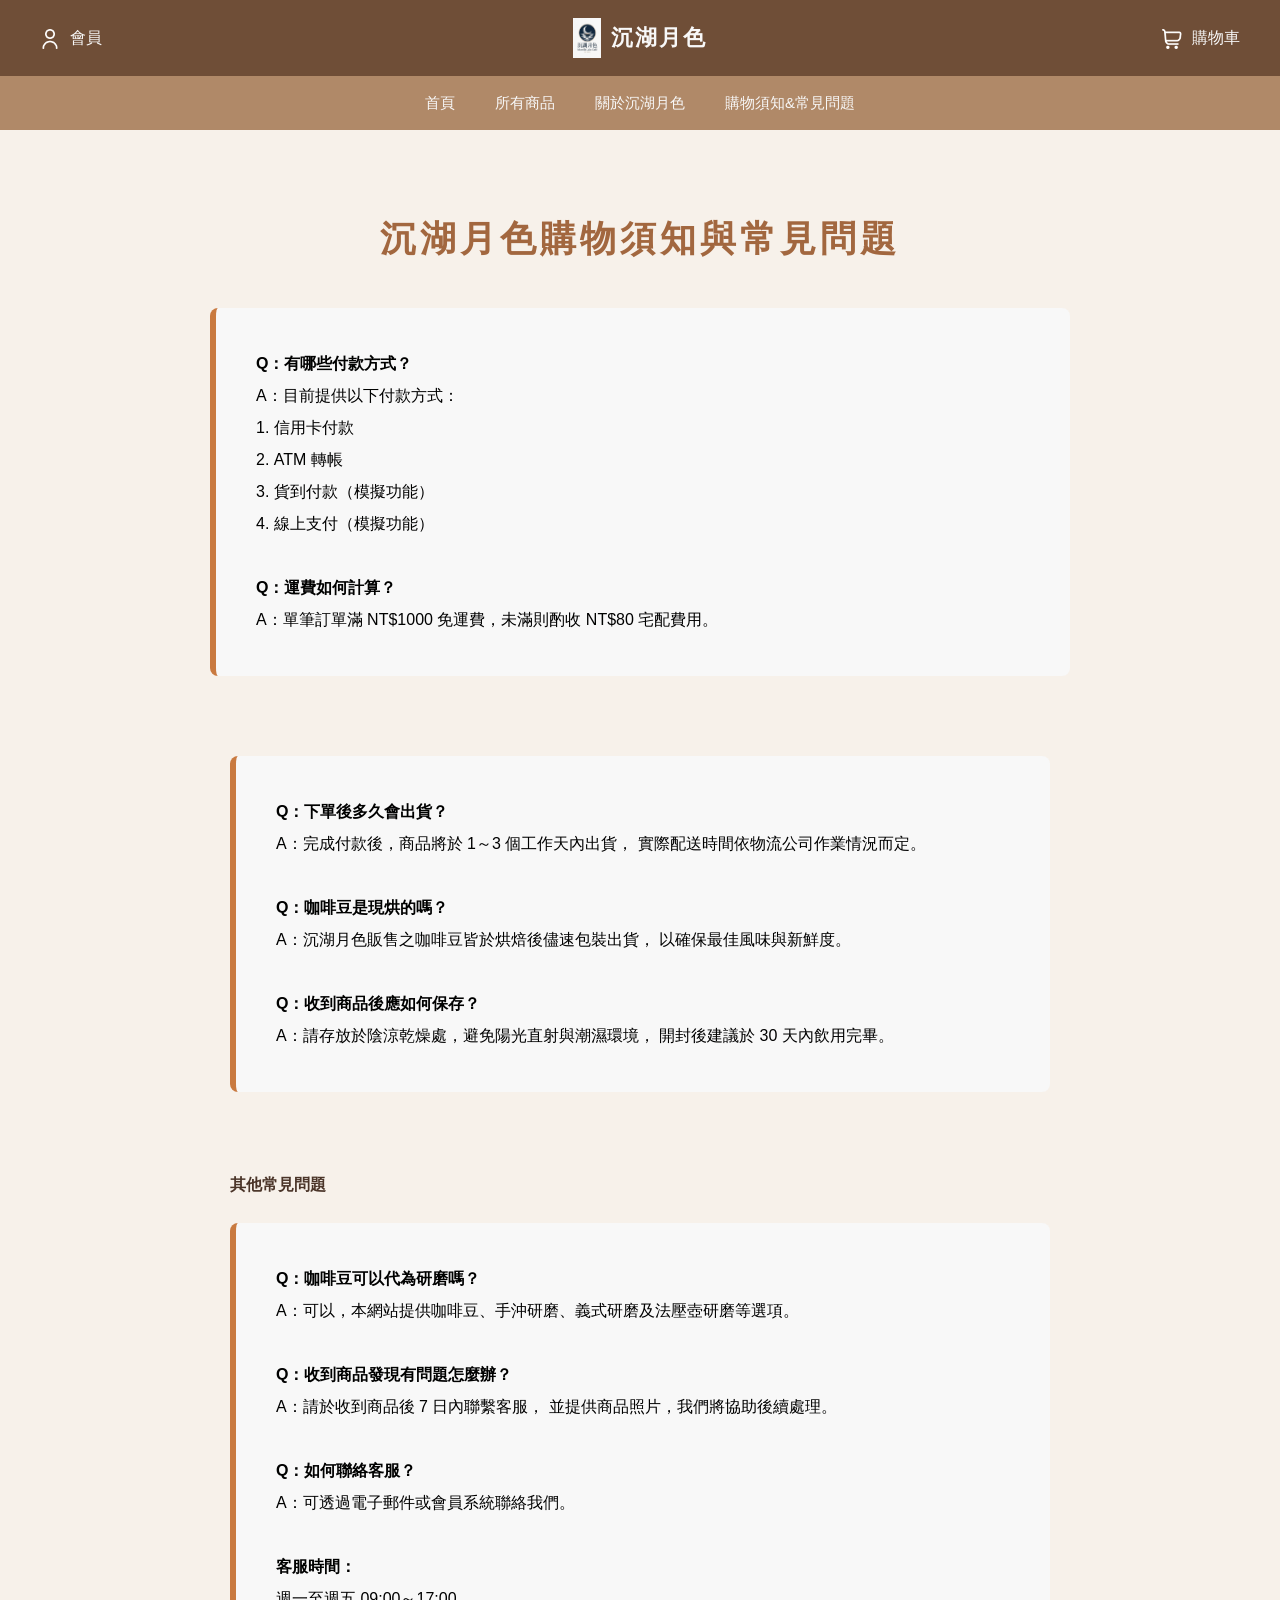
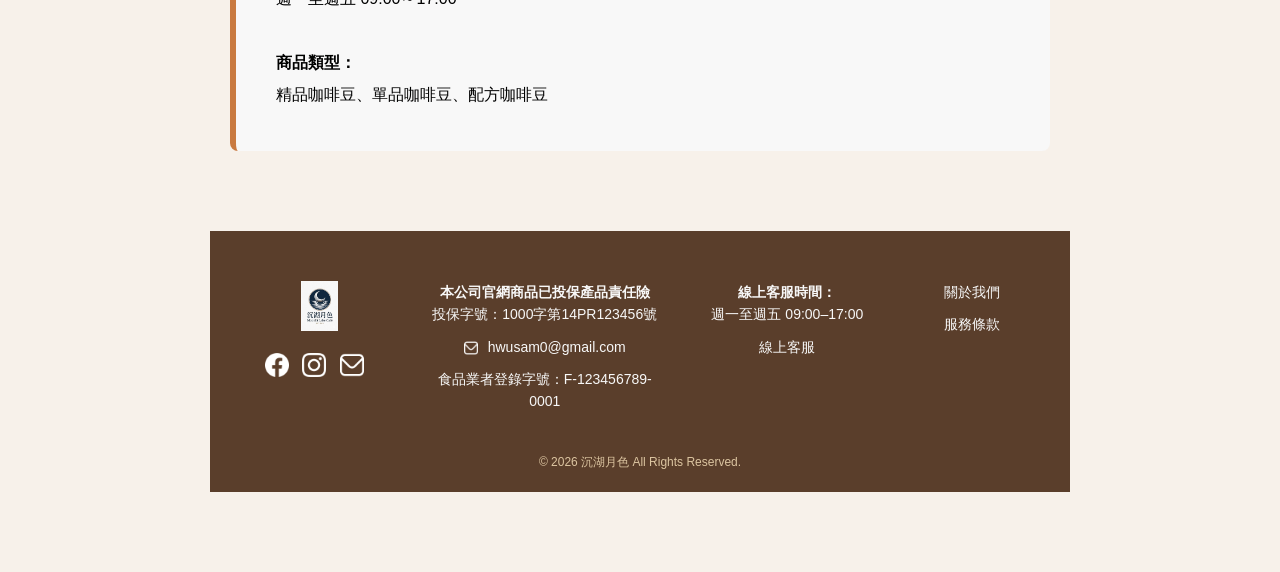
==== remind.html @ d940fe2b "Add files via upload" ====
<!DOCTYPE html>
<html lang="en">
<head>
    <meta charset="UTF-8">
    <meta name="viewport" content="width=device-width, initial-scale=1.0">
    <title>訂購須知｜沉湖月色</title>
    <link rel="stylesheet" href="assets/css/style.css">
</head>
<body>
    <header class="navbar">
        <div class="nav-left">
          <a href="member.html" class="member">
            <img src="assets/img/icon/user.png" class="nav-icon">
            <span id="memberText">會員</span>
          </a>
        </div>
        
        <div class="nav-center logo">
            <img src="assets/img/logo.jpg" alt="沉湖月色 Logo" class="site-logo">
            <span class="site-name">沉湖月色</span>
          </div>
        
        <div class="nav-right">
            <a href="cart.html" class="cart">
                <img src="assets/img/icon/shopping-cart.png" class="nav-icon">
                購物車
              </a>
        </div>
    </header>

    <nav class="sub-nav">
        <a href="index.html">首頁</a>
        <a href="products.html">所有商品</a>
        <a href="about.html">關於沉湖月色</a>
        <a href="remind.html">購物須知&常見問題</a>
    </nav>

    <section class="page">

      <h2 class="title">
          沉湖月色購物須知與常見問題
      </h2>
  
      <p class="text">
  
          <b>Q：有哪些付款方式？</b><br>
  
          A：目前提供以下付款方式：<br>
  
          1. 信用卡付款<br>
          2. ATM 轉帳<br>
          3. 貨到付款（模擬功能）<br>
          4. 線上支付（模擬功能）<br>
  
          <br>
  
          <b>Q：運費如何計算？</b><br>
  
          A：單筆訂單滿 NT$1000 免運費，未滿則酌收 NT$80 宅配費用。
  
      </p>
  
      <section class="page">

        <p class="text">
    
            <b>Q：下單後多久會出貨？</b><br>
    
            A：完成付款後，商品將於 1～3 個工作天內出貨，
            實際配送時間依物流公司作業情況而定。
    
            <br><br>
    
            <b>Q：咖啡豆是現烘的嗎？</b><br>
    
            A：沉湖月色販售之咖啡豆皆於烘焙後儘速包裝出貨，
            以確保最佳風味與新鮮度。
    
            <br><br>
    
            <b>Q：收到商品後應如何保存？</b><br>
    
            A：請存放於陰涼乾燥處，避免陽光直射與潮濕環境，
            開封後建議於 30 天內飲用完畢。
    
        </p>
    
    </section>

    <section class="page">

      <b>其他常見問題</b>
  
      <br><br>
  
      <p class="text">
  
          <b>Q：咖啡豆可以代為研磨嗎？</b><br>
  
          A：可以，本網站提供咖啡豆、手沖研磨、義式研磨及法壓壺研磨等選項。
  
          <br><br>
  
          <b>Q：收到商品發現有問題怎麼辦？</b><br>
  
          A：請於收到商品後 7 日內聯繫客服，
          並提供商品照片，我們將協助後續處理。
  
          <br><br>
  
          <b>Q：如何聯絡客服？</b><br>
  
          A：可透過電子郵件或會員系統聯絡我們。
  
          <br><br>
  
          <b>客服時間：</b><br>
  
          週一至週五 09:00～17:00
  
          <br><br>
  
          <b>商品類型：</b><br>
  
          精品咖啡豆、單品咖啡豆、配方咖啡豆
  
      </p>
  
  </section>

    <footer class="footer footer-advanced">
        <div class="footer-container">
          <!--Logo社群-->
          <div class="footer-col">
            <img src="assets/img/logo.jpg" alt="沉湖月色 Logo" class="footer-logo">
      
            <div class="footer-social">
              <a href="https://www.facebook.com/profile.php?id=61590903743438&locale=zh_TW"><img src="assets/img/icon/facebook.png"></a>
              <a href="https://www.instagram.com/mumble_endless/"><img src="assets/img/icon/instagram.png"></a>
              <a href="mailto:hwusam0@gmail.com"><img src="assets/img/icon/envelope.png"></a>
            </div>
          </div>
          <!--公司資訊-->
          <div class="footer-col">
            <p>
              <b>本公司官網商品已投保產品責任險</b><br>
              投保字號：1000字第14PR123456號
            </p>
    
            <p>
              <img src="assets/img/icon/envelope.png" class="footer-icon">
              hwusam0@gmail.com
            </p>
      
            <p>
              食品業者登錄字號：F-123456789-0001
            </p>
          </div>
      
          <!--客服資訊-->
          <div class="footer-col">
            <p><b>線上客服時間：</b><br>週一至週五 09:00–17:00</p>
            <a href="mailto:hwusam0@gmail.com"><p>線上客服</p></a>
          </div>
      
          <!--網站連結-->
          <div class="footer-col">
            <a href="aboutus.html">關於我們</a>
            <a href="service.html">服務條款</a>
          </div>
      
        </div>
      
        <div class="footer-bottom">
          © 2026 沉湖月色 All Rights Reserved.
        </div>
      </footer>

</body>
</html>
---- assets/css/style.css ----
* {
  box-sizing: border-box;
  margin: 0;
  padding: 0;
}

body {
  font-family: "Noto Sans TC", Arial, sans-serif;
  line-height: 1.6;
  background-color: #F7F1EA;
  color: #4A3428;
}

a {
  text-decoration: none;
  color: #6F4E37;
}

a:hover {
  color: #C97A40;
}


.logo {
  display: flex;
  align-items: center;
  justify-content: center;
  gap: 10px;
}

.site-logo {
  height: 40px;
}

.site-name {
  font-size: 22px;
  font-weight: bold;
  letter-spacing: 2px;
}

.nav-icon {
  height: 20px;
  margin-right: 6px;
  vertical-align: middle;
}


/*導覽列nav(header)*/
.navbar {
  display: flex;
  justify-content: space-between;
  align-items: center;
  padding: 18px 40px;
  background-color: #6F4E37;
  color: #F8F8F8;
}

.navbar a {
  color: #F8F8F8;
}

.nav-left,
.nav-right {
  width: 20%;
}

.nav-right{
  text-align: right;
}

.nav-center {
  width: 60%;
  text-align: center;
  font-size: 22px;
  font-weight: bold;
}

/*次導覽列*/
.sub-nav {
  display: flex;
  justify-content: center;
  gap: 40px;
  padding: 15px 0;
  background-color: #B08968;
}

.sub-nav a {
  color: #F8F8F8;
  font-size: 15px;
}

.sub-nav a:hover {
  color: #DE541E;
}

/*主視覺*/
.hero {
  height: 400px;
  background-color: #6F4E37;
  color: #F8F8F8;
  display: flex;
  justify-content: center;
  align-items: center;
  position: relative;
}

.slideshow-container {
  max-height: 400px;
  position: relative;
  margin: auto;
  overflow: hidden;
}

.slideshow-container img {
  width: auto;
  height: 400px;
  object-fit: cover;
}

/* Slides */
.mySlides {
  display: none;
}

/* 淡入動畫 */
.fade {
  animation: fade 1.5s;
}

@keyframes fade {
  from { opacity: 0.4; }
  to { opacity: 1; }
}

/* 左右按鈕 */
.prev, .next {
  position: absolute;
  top: 50%;
  padding: 12px;
  color: white;
  font-size: 28px;
  cursor: pointer;
  user-select: none;
  background: rgba(0,0,0,0.4);
  border-radius: 3px;
  transform: translateY(-50%);
}

.next {
  right: 0;
}

.prev:hover, .next:hover {
  background: rgba(0,0,0,0.8);
}

/* 圓點 */
.dots {
  position: absolute;
  bottom: 15px;
  width: 100%;
  text-align: center;
}

.dot {
  position: relative;
  height: 10px;
  width: 10px;
  margin: 0px 2px;
  border-radius: 50%;
  background-color: #bbb;
  display: inline-block;
  transition: background-color 0.6s ease;
}

.dot.active {
  background-color: #717171;
}

/*主打商品*/
.featured {
  display: flex;
  justify-content: center;
  gap: 30px;
  margin: 60px auto;
}

.product-card {
  width: 250px;
  text-align: center;
}

.product-img {
  width: 100%;
  height: 180px;
  overflow: hidden;
  border-radius: 10px;
}

.product-img img {
  width: 100%;
  height: 100%;
  object-fit: cover;
}

/*按鈕*/
.to-products {
  text-align: center;
  margin-bottom: 80px;
}

.btn {
  display: inline-block;
  padding: 12px 24px;
  background-color: #A2673F;
  color: #F8F8F8;
  border-radius: 40px;
  font-size: 13px;
}

.btn:hover {
  background-color: #C97A40;
}

.popup-btn {/*彈出式廣告按鈕*/
  display: inline-block;
  margin-top: 20px;
  padding: 12px 28px;
  background-color: #A2673F;
  color: #F8F8F8;
  border-radius: 24px;
  font-size: 15px;
  letter-spacing: 10px;
  transition: background-color 0.3s;
}

.popup-btn:hover {
  background-color: #C97A40;
}

/*footer*/
.footer {
  background-color: #5A3E2B;
  color: #F8F8F8;
  padding: 30px 0;
  text-align: center;
  font-size: 14px;
}

.footer-advanced {
  background-color: #5A3E2B;
  color: #F8F8F8;
  padding: 50px 40px 20px;
  font-size: 14px;
}

.footer-container {
  display: grid;
  grid-template-columns: 1.2fr 2fr 1.5fr 1fr;
  gap: 40px;
  max-width: 1200px;
  margin: auto;
}

.footer-col p,
.footer-col a {
  margin-bottom: 10px;
  line-height: 1.6;
  color: #F8F8F8;
}

.footer-col a {
  display: block;
}

.footer-logo {
  height: 50px;
  margin-bottom: 16px;
}

.footer-social a {
  display: inline-block;
  margin-right: 10px;
}

.footer-social img {
  height: 24px;
}

.footer-icon {
  height: 14px;
  vertical-align: middle;
  margin-right: 6px;
}

.footer-bottom {
  text-align: center;
  margin-top: 30px;
  font-size: 12px;
  color: #DCC5A1;
}


/*商品卡片*/
.product-card {
  width: 260px;
  background-color: #FFF8F2;
  border: 2px solid #D8B08C;
  border-radius: 16px;
  padding: 20px;
  text-align: center;
  transition: transform 0.3s, box-shadow 0.3s;/*動畫*/
}

.product-card:hover {
  transform: translateY(-6px);
  box-shadow: 0 8px 20px rgba(0, 0, 0, 0.15);
}


.add-cart-btn {
  padding: 10px 22px;
  background-color: #A2673F;
  color: #F8F8F8;
  border: none;
  border-radius: 20px;
  cursor: pointer;
  font-size: 14px;
  transition: background-color 0.3s;
}

.add-cart-btn:hover {
  background-color: #C97A40;
}

.products-grid {/*商品卡片grid*/
  display: grid;
  grid-template-columns: repeat(auto-fit, minmax(260px, 1fr));
  gap: 40px;
  justify-items: center;
  margin: 10px;
}

.products-grid img{
  width: 100%;
  height: 180px;          
  object-fit: cover;   
  border-radius: 6px;
}

/*product*/
.product-detail {
  display: flex;
  gap: 40px;
  padding: 40px;
  justify-content: center;
  align-items: center;
}

.product-detail-img img {
  width: 420px;
  max-width: 100%;
  border-radius: 8px;
}

.product-detail-info {
  max-width: 480px;
}

.product-name {
  font-size: 28px;
}

.product-price {
  font-size: 24px;
  color: #A2673F;
  font-weight: bold;
}

.product-desc {
  line-height: 1.8;
  color: #333;
}

.product-qty input {
  width: 70px;
  padding: 6px;
  margin-left: 10px;
}

.add-cart-btn.big {
  margin-top: 20px;
  padding: 14px;
  font-size: 18px;
  background-color: #9B1D20;
  color: #F8F8F8;
  border: none;
  border-radius: 8px;
  cursor: pointer;
}

.add-cart-btn.big:hover {
  background-color: #DE541E;
}

/*cart*/
.cart-page {
  max-width: 1000px;
  margin: 80px auto;
  padding: 0 40px;
}

.cart-table {
  width: 100%;
  border-collapse: collapse;
  margin-top: 30px;
}

.cart-table th,
.cart-table td {
  border-bottom: 1px solid #ccc;
  padding: 14px;
  text-align: center;
}

.cart-table th {
  background-color: #B08968;
  color: #F8F8F8;
}

.cart-total {
  text-align: right;
  margin-top: 30px;
  font-size: 22px;
  font-weight: bold;
  color: #A2673F;
}

.qty-btn {
  padding: 4px 10px;
  margin: 0 6px;
  background-color: #B08968;
  color: #F8F8F8;
  border: none;
  border-radius: 4px;
  cursor: pointer;
}

.qty-btn:hover {
  background-color: #DE541E;
}

.delete-btn {
  padding: 6px 14px;
  background-color: #A2673F;
  color: #F8F8F8;
  border: none;
  border-radius: 6px;
  cursor: pointer;
}

.delete-btn:hover {
  background-color: #DE541E;
}

/*checkout*/
.checkout-page {
  max-width: 900px;
  margin: 80px auto;
  padding: 0 40px;
  display: grid;
  grid-template-columns: 1fr;
  gap: 60px;
}

.order-summary ul {
  list-style: none;
  margin-top: 20px;
}

.order-summary li {
  display: flex;
  justify-content: space-between;
  margin-bottom: 12px;
}

.order-total {
  margin-top: 20px;
  font-size: 20px;
  font-weight: bold;
  color: #A2673F;
  text-align: right;
}

.checkout-form label {
  display: block;
  margin-bottom: 16px;
}

.checkout-form input {
  width: 100%;
  padding: 10px;
  margin-top: 6px;
}

/*一般文字介紹*/
.title{
  font-size: 36px;
  letter-spacing: 4px;
  text-align: center;
  margin-bottom: 40px;
  color: #A2673F;
}

.text{
  font-size: 16px;
  line-height: 2;
  color: #000100;
  background-color: #F8F8F8;
  padding: 40px;
  border-left: 6px solid #C97A40;
  border-radius: 8px;
}

.page {
  max-width: 900px;
  margin: 80px auto;
  padding: 0 20px;
}

/*Product Options */
.product-options {
  margin: 30px 0;
  padding: 20px;
  border: 1px solid #ddd;
  border-radius: 10px;
  background: #FFF8F2;
}

.product-options h3 {
  margin: 15px 0 10px;
  color: #A2673F;
}

.product-options label {
  display: block;
  margin-bottom: 8px;
  cursor: pointer;
}

.total-price {
  margin-top: 20px;
  font-size: 20px;
  color: #C97A40;
}

.form-box {
  max-width: 100%;
  margin: 40px auto;
  padding: 30px;
  background: #fff;
  border: 1px solid #ddd;
  border-radius: 12px;
  box-shadow: 0 4px 12px rgba(0,0,0,0.1);
}

.form-box h3 {
  margin-bottom: 20px;
  color: #A2673F;
  text-align: center;
}

.form-group {
  margin-bottom: 16px;
}

.form-group label {
  display: block;
  margin-bottom: 6px;
  font-weight: bold;
  color: #333;
}

.form-group input {
  width: 100%;
  padding: 10px;
  border: 1px solid #ccc;
  border-radius: 6px;
}

.form-actions {
  display: flex;
  justify-content: space-between;
  margin-top: 20px;
}

.history-table {
  width: 100%;
  border-collapse: separate;   
  border-spacing: 0;           
  margin-top: 20px;
  font-size: 14px;
}

.history-table th, .history-table td {
  border: 1px solid #e0e0e0;
  padding: 12px 16px;          
  text-align: center;
}

.history-table th {
  background-color: #fafafa;  
  color: #444;
  font-weight: bold;
}

.history-table tr:nth-child(even) {
  background-color: #f9f9f9;  
}

.history-table tr:hover {
  background-color: #f1f1f1;  
  transition: background-color 0.3s ease;
}

.history-table img {
  max-width: 50px;          
  border-radius: 6px;
}

.review-list {
  list-style: none;
  padding: 0;
}

.review-list li {
  border-bottom: 1px solid #ddd;
  padding: 10px 0;
}

.product-extra {
  display: flex;
  gap: 40px;
  margin-top: 60px;
}

.product-specs, .product-reviews {
  flex: 1;
  background: #fff;
  padding: 20px;
  border: 1px solid #ddd;
  border-radius: 8px;
}

.product-specs h3, .product-reviews h3 {
  color: #A2673F;
  margin-bottom: 16px;
}

.product-specs ul {
  list-style: disc;
  padding-left: 20px;
  line-height: 1.8;
}

.product-reviews form {
  display: flex;
  flex-direction: column;
  gap: 12px;
}

.product-reviews textarea, 
.product-reviews select {
  width: 100%;
  padding: 8px;
  border: 1px solid #ccc;
  border-radius: 6px;
}

@media (max-width: 768px) {

  /* 導覽列 */
  .navbar {
    padding: 12px 20px;
  }

  .nav-center {
    font-size: 18px;
  }

  .nav-left,
  .nav-right {
    width: auto;
    font-size: 14px;
  }

  /*hero*/
  .hero {
    height: 220px;
    margin: 20px auto;
  }

  .hero img {
    height: 220px;
    object-fit: cover;
  }

  /* 輪播按鈕 */
  .prev,
  .next {
    font-size: 22px;
    padding: 10px;
  }

  /* 圓點 */
  .dots {
    bottom: 8px;
  }

  .dot {
    width: 8px;
    height: 8px;
  }

  /* 主打商品：直排 */
  .featured {
    flex-direction: column;
    align-items: center;
    gap: 24px;
  }

  .product-box {
    width: 80%;
    height: 200px;
  }

  /* 按鈕 */
  .btn {
    padding: 14px 28px;
    font-size: 14px;
  }

  /* footer */
  .footer {
    font-size: 12px;
    padding: 24px 10px;
  }

  .footer-container {
    grid-template-columns: 1fr;
    gap: 24px;
  }

  .footer-advanced {
    padding: 40px 20px;
  }

  .product-extra { 
    flex-direction: column; 
  }

  .product-detail {
    flex-direction: column;
  }

  .form-box { 
    padding: 20px; 
    margin: 20px auto; 
    border-radius: 8px; 
  }

  .form-actions {
    flex-direction: column;
    gap: 10px;
  }

  .btn {
    width: 100%;
    padding: 10px;
    font-size: 16px;
  }

  .history-table th, .history-table td {
    display: flex;
    flex-direction: column;
    align-items: center;
    gap: 24px;
  }
  
}
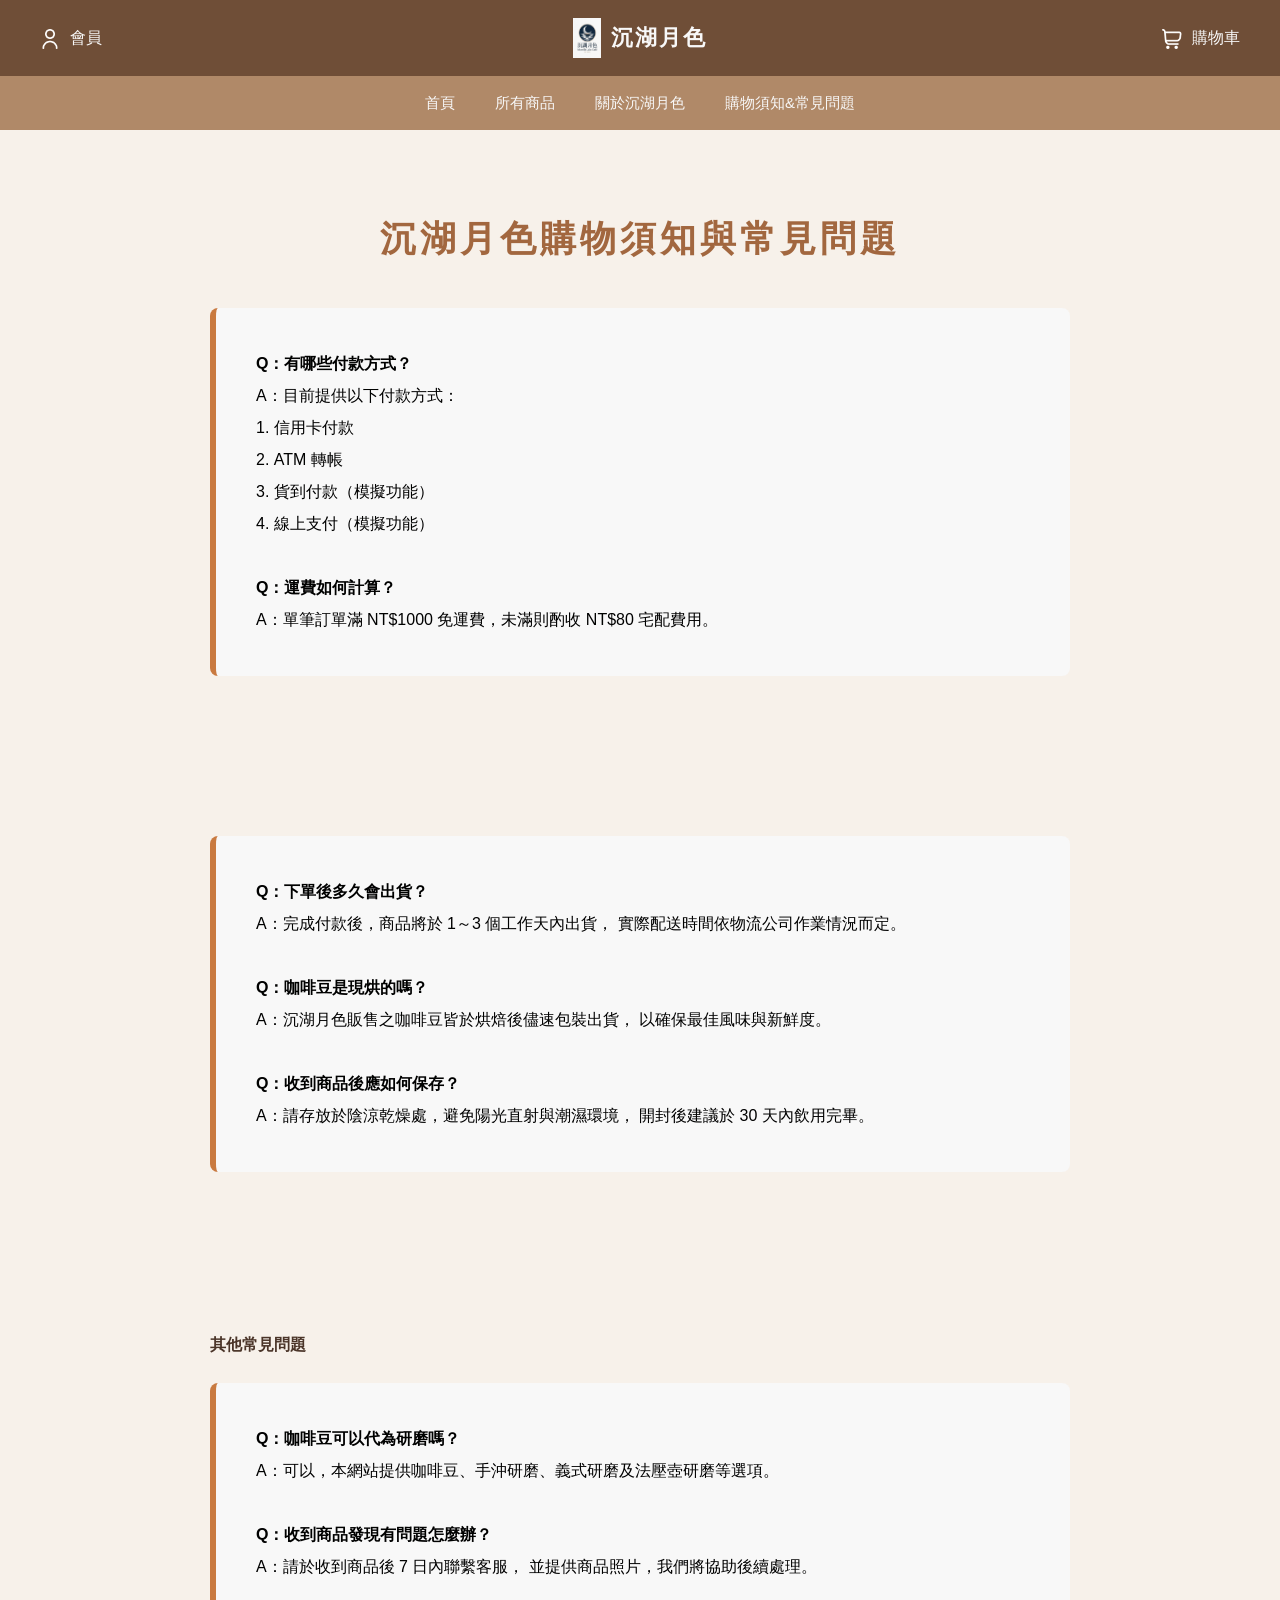
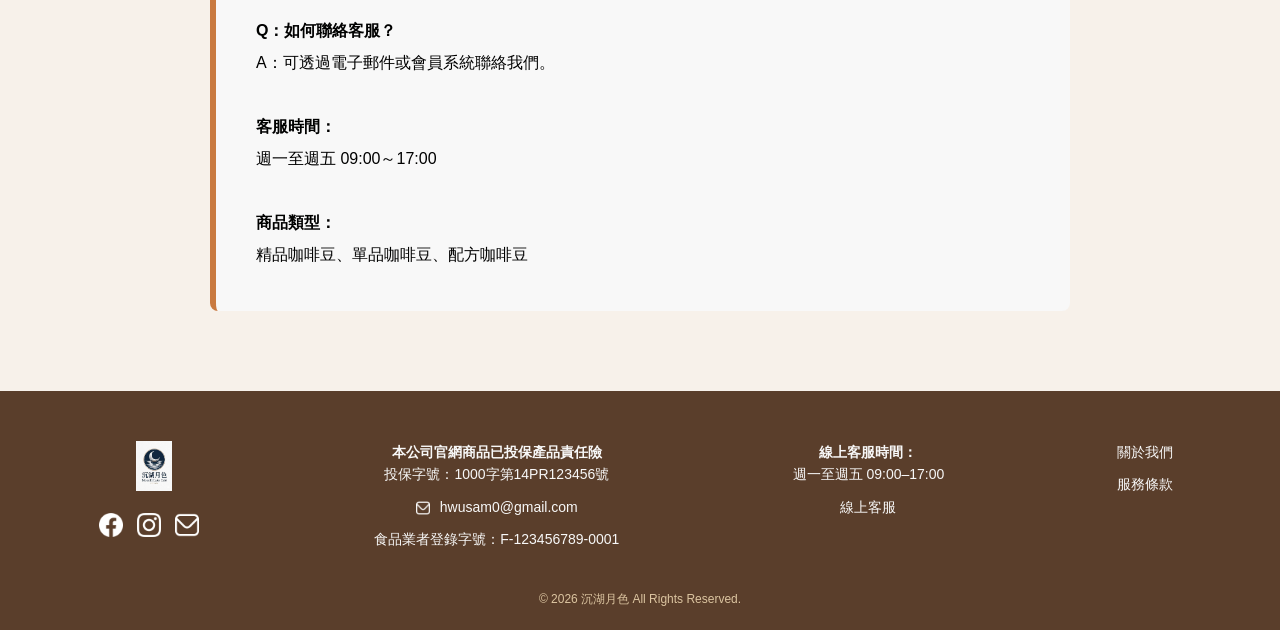
==== commit b38d317f: "Add files via upload" ====
--- a/remind.html
+++ b/remind.html
@@ -59,7 +59,7 @@
           A：單筆訂單滿 NT$1000 免運費，未滿則酌收 NT$80 宅配費用。
   
       </p>
-  
+    </section>
       <section class="page">
 
         <p class="text">
@@ -85,7 +85,7 @@
     
         </p>
     
-    </section>
+      </section>
 
     <section class="page">
 
@@ -126,7 +126,7 @@
   
       </p>
   
-  </section>
+    </section>
 
     <footer class="footer footer-advanced">
         <div class="footer-container">
--- a/assets/css/style.css
+++ b/assets/css/style.css
@@ -4,11 +4,23 @@
   padding: 0;
 }
 
-body {
+body{
+  height:100%;
+}
+
+body{
   font-family: "Noto Sans TC", Arial, sans-serif;
   line-height: 1.6;
   background-color: #F7F1EA;
   color: #4A3428;
+
+  display:flex;
+  flex-direction:column;
+  min-height:100vh;
+}
+
+.hidden{
+  display:none !important;
 }
 
 a {
@@ -239,27 +251,46 @@
 }
 
 /*footer*/
+.footer{
+  margin-top:auto;
+}
+
 .footer {
   background-color: #5A3E2B;
   color: #F8F8F8;
   padding: 30px 0;
   text-align: center;
   font-size: 14px;
+
+  margin-top:auto;
 }
 
 .footer-advanced {
   background-color: #5A3E2B;
   color: #F8F8F8;
+
   padding: 50px 40px 20px;
+
   font-size: 14px;
+
+  width:100%;
 }
 
 .footer-container {
   display: grid;
-  grid-template-columns: 1.2fr 2fr 1.5fr 1fr;
+
+  grid-template-columns:
+  1.2fr
+  2fr
+  1.5fr
+  1fr;
+
   gap: 40px;
-  max-width: 1200px;
-  margin: auto;
+
+  width:100%;
+  max-width:1200px;
+
+  margin:0 auto;
 }
 
 .footer-col p,
@@ -523,9 +554,11 @@
 }
 
 .page {
-  max-width: 900px;
-  margin: 80px auto;
-  padding: 0 20px;
+  width:100%;
+  max-width:900px;
+
+  margin:80px auto;
+  padding:0 20px;
 }
 
 /*Product Options */
@@ -602,6 +635,23 @@
   font-size: 14px;
 }
 
+.history-table{
+
+  width:100%;
+  display:block;
+  overflow-x:auto;
+  white-space:nowrap;
+
+}
+
+.history-table button{
+
+  padding:6px 10px;
+  margin:2px;
+  white-space:nowrap;
+
+}
+
 .history-table th, .history-table td {
   border: 1px solid #e0e0e0;
   padding: 12px 16px;          
@@ -760,7 +810,18 @@
   }
 
   .product-detail {
-    flex-direction: column;
+    display:flex;
+  
+    width:100%;
+    max-width:1200px;
+  
+    margin:0 auto;
+  
+    gap:40px;
+    padding:40px 20px;
+  
+    justify-content:center;
+    align-items:center;
   }
 
   .form-box { 
